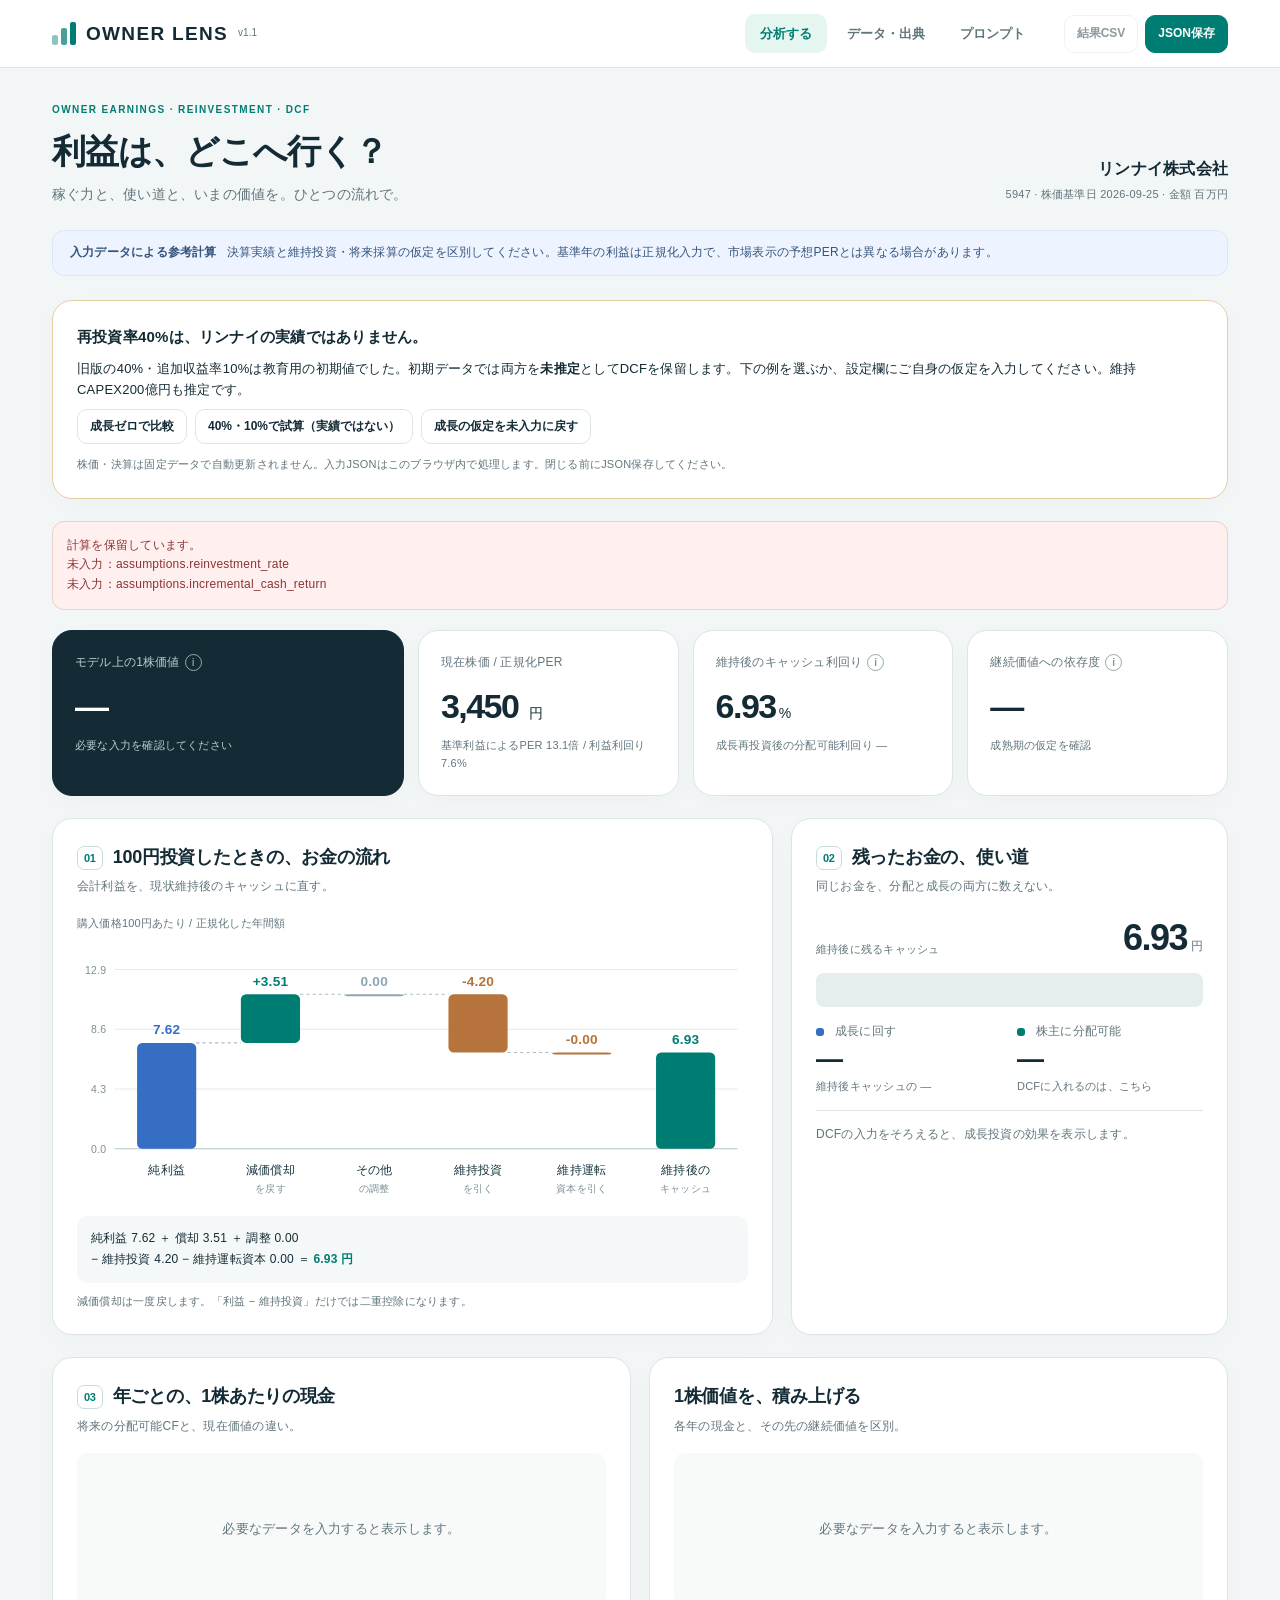
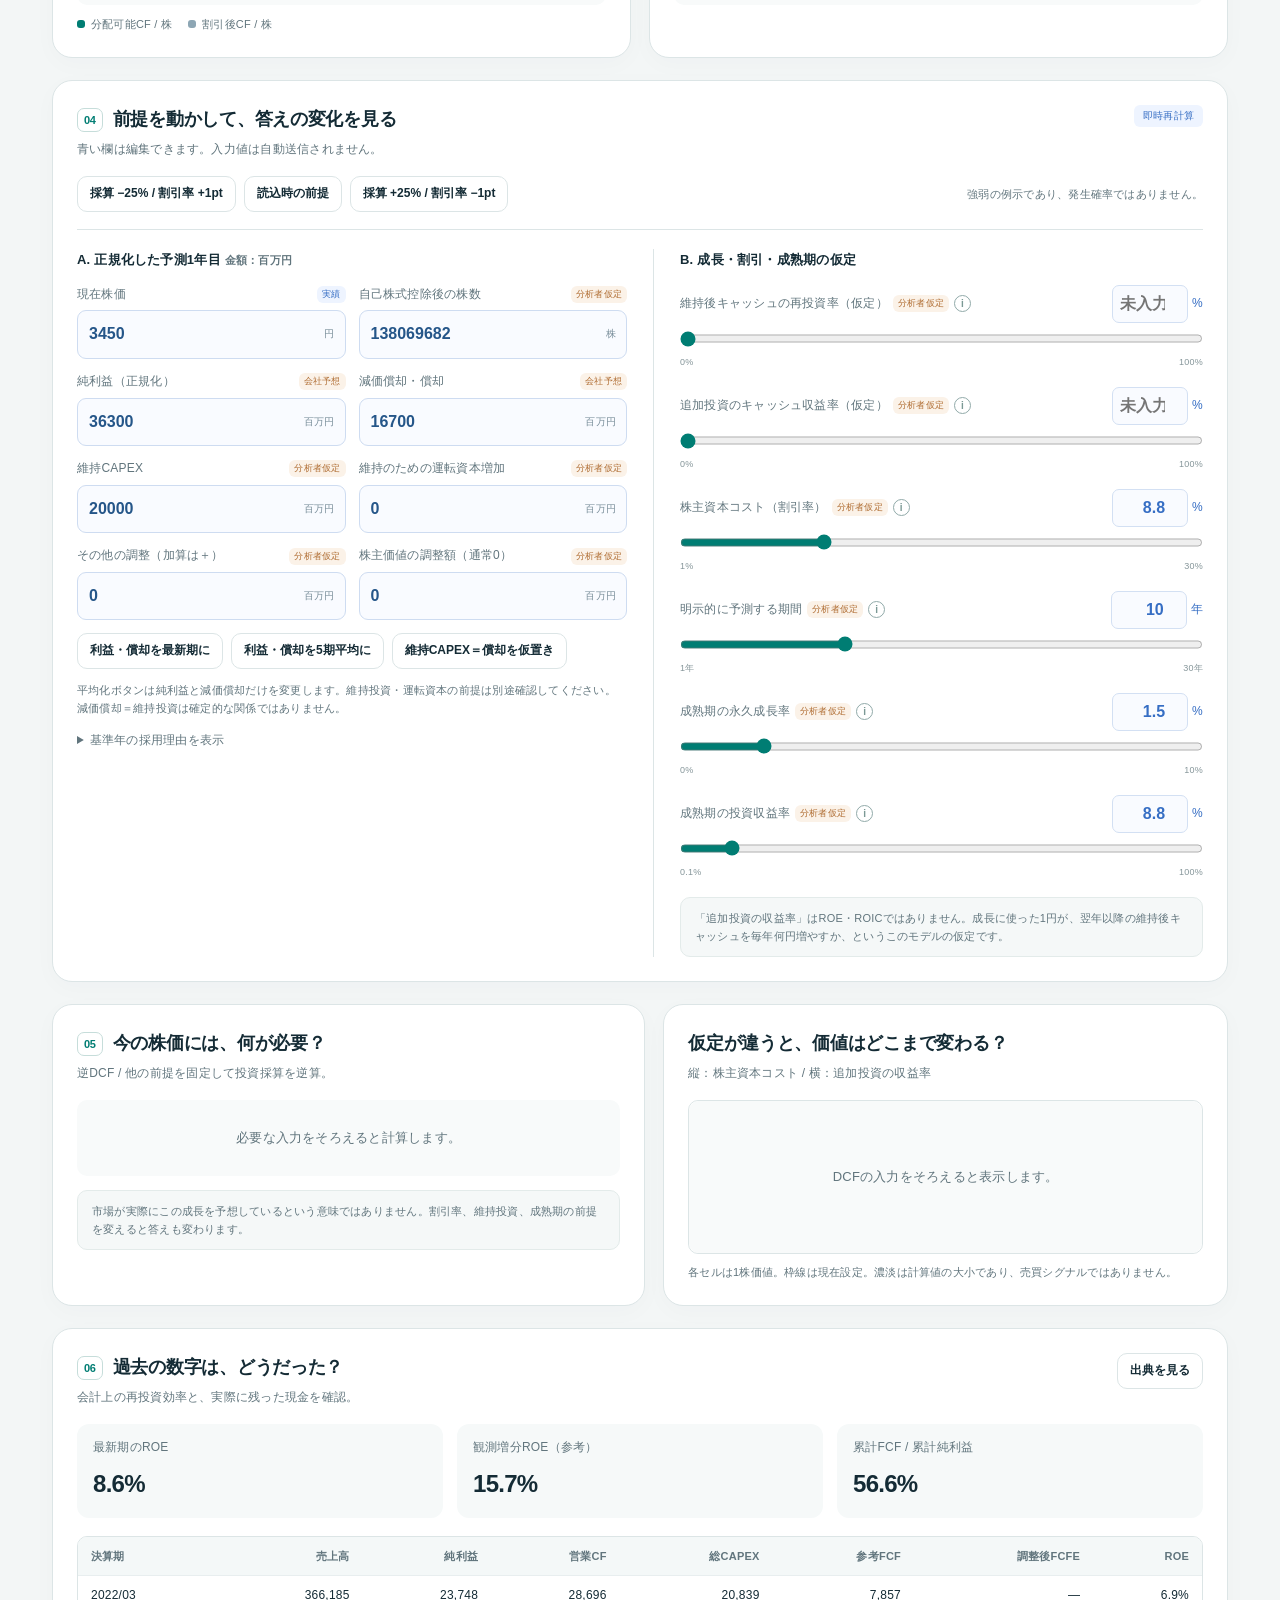
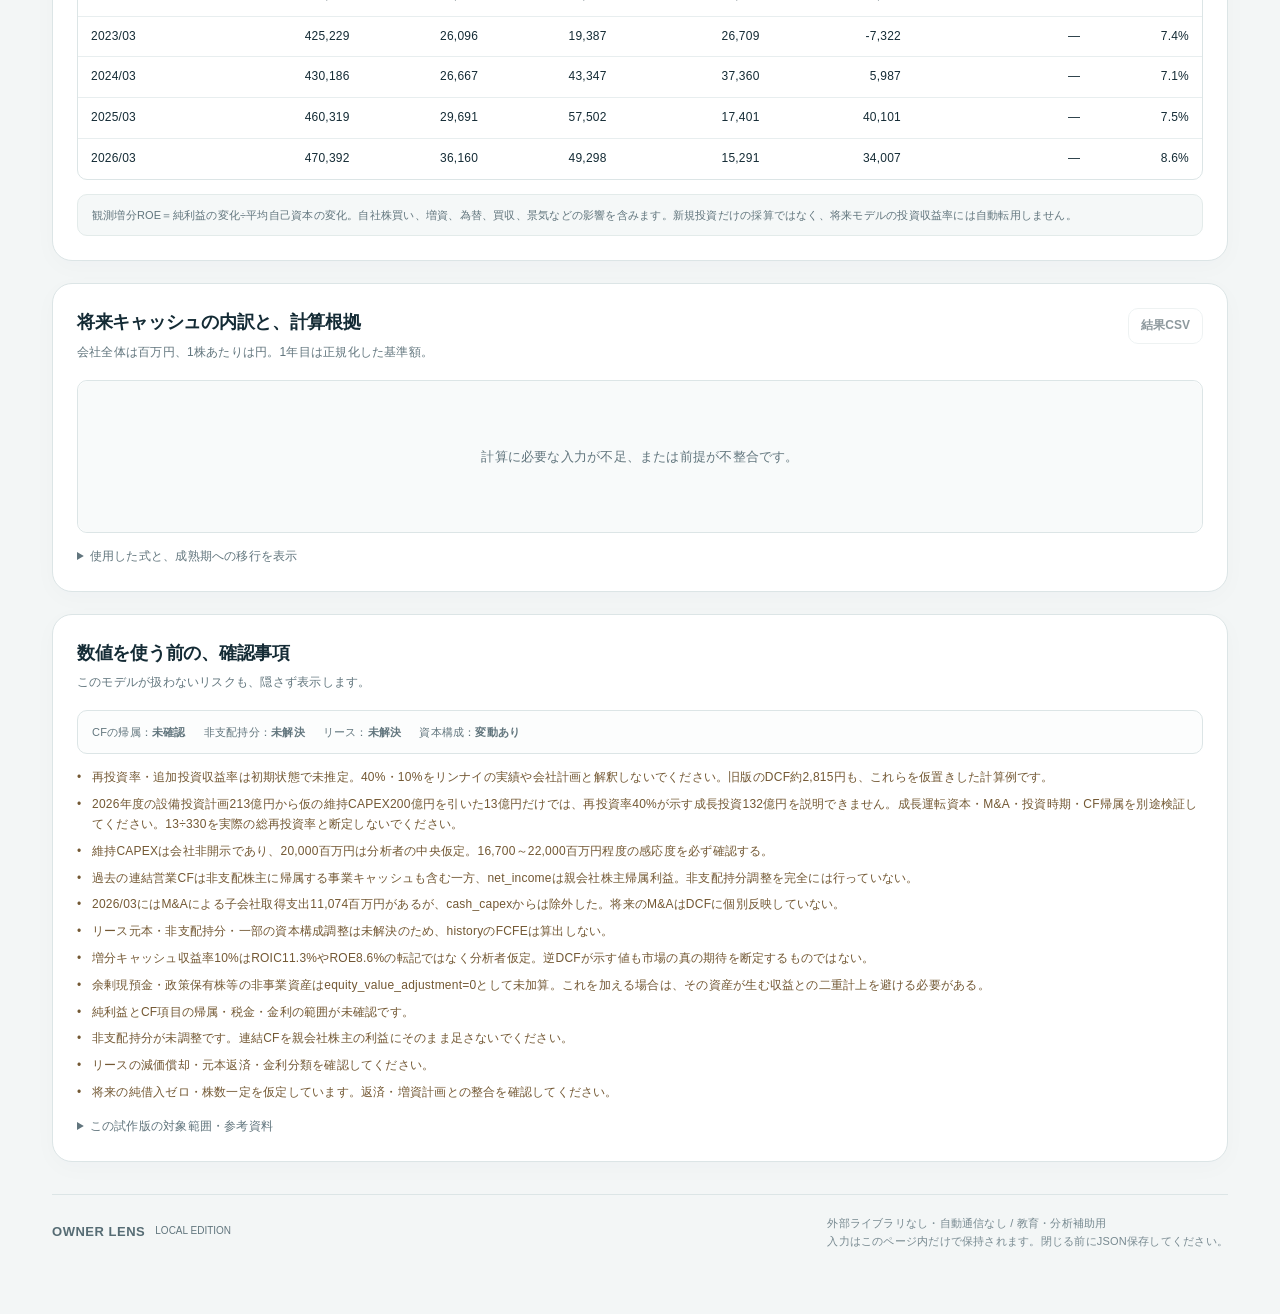
==== owner-lens/index.html @ ea3168e5 "Publish Owner Lens with explicit reinvestment assumptions and Rinnai example" ====
<!doctype html>
<html lang="ja">
<head>
<meta charset="utf-8">
<meta name="viewport" content="width=device-width,initial-scale=1,viewport-fit=cover">
<meta name="color-scheme" content="light">
<meta name="description" content="決算JSONを読み込み、オーナー利益・再投資・DCF・逆DCFを同じ前提で計算するツール。再投資率は推定と実績を区別します。">
<title>Owner Lens — 利益の先のキャッシュを読む</title>
<link rel="stylesheet" href="./style.css">
</head>
<body>
<header class="topbar"><div class="topbar-inner">
  <div class="brand"><span class="brand-icon" aria-hidden="true"><i></i><i></i><i></i></span>OWNER LENS <span class="version">v1.1</span></div>
  <nav class="tabs" aria-label="表示ページ"><button class="active" data-tab="analysis" aria-selected="true">分析する</button><button data-tab="data" aria-selected="false">データ・出典</button><button data-tab="prompt" aria-selected="false">プロンプト</button></nav>
  <div class="top-actions"><button id="csv-btn">結果CSV</button><button class="primary" id="save-btn">JSON保存</button></div>
</div></header>
<main class="shell">
<section id="page-analysis" class="page">
  <div class="intro"><div><div class="eyebrow">OWNER EARNINGS · REINVESTMENT · DCF</div><h1>利益は、どこへ行く？</h1><p>稼ぐ力と、使い道と、いまの価値を。ひとつの流れで。</p></div><div class="company-tag"><strong id="company-name"></strong><span id="company-meta"></span><span id="dirty-label"></span></div></div>
  <div id="data-banner" class="banner"></div>
  <section class="card" style="margin-bottom:22px;border-color:#e6cf9f" aria-label="再投資率についての重要な説明">
<strong>再投資率40%は、リンナイの実績ではありません。</strong>
<p style="font-size:13px;margin:8px 0">旧版の40%・追加収益率10%は教育用の初期値でした。初期データでは両方を<strong>未推定</strong>としてDCFを保留します。下の例を選ぶか、設定欄にご自身の仮定を入力してください。維持CAPEX200億円も推定です。</p>
<div class="button-row"><button id="example-zero" class="small">成長ゼロで比較</button><button id="example-forty" class="small">40%・10%で試算（実績ではない）</button><button id="clear-growth" class="small">成長の仮定を未入力に戻す</button></div>
<p class="sub" style="margin-bottom:0">株価・決算は固定データで自動更新されません。入力JSONはこのブラウザ内で処理します。閉じる前にJSON保存してください。</p>
</section>
  <div id="calculation-errors" class="error-box" hidden></div>
  <div class="metrics">
    <div class="card metric featured"><div class="label">モデル上の1株価値 <details class="help"><summary aria-label="DCFの説明">i</summary><div class="help-pop">成長への再投資後に株主へ分配できる現金を、株主資本コストで現在価値に割り引いた値です。入力した仮定に依存し、将来株価の予言ではありません。</div></details></div><div class="value" id="metric-value">—</div><div class="sub" id="metric-gap">—</div></div>
    <div class="card metric"><div class="label">現在株価 / 正規化PER</div><div class="value" id="metric-price">—</div><div class="sub" id="metric-per">—</div></div>
    <div class="card metric"><div class="label">維持後のキャッシュ利回り <details class="help"><summary aria-label="オーナー利益の説明">i</summary><div class="help-pop">正規化オーナー利益÷時価総額。まだ成長投資は引いていません。実際の配当利回り・投資リターンではなく、インフレ調整後の「実質利回り」でもありません。</div></details></div><div class="value" id="metric-yield">—</div><div class="sub" id="metric-distribution">—</div></div>
    <div class="card metric"><div class="label">継続価値への依存度 <details class="help right-help"><summary aria-label="継続価値の説明">i</summary><div class="help-pop">予測期間より後の現金の現在価値÷事業由来の株主価値。株主価値調整は分母から除外します。高いほど、遠い将来の仮定に影響されます。</div></details></div><div class="value" id="metric-terminal">—</div><div class="sub" id="metric-period">—</div></div>
  </div>
  <div class="bridge-grid">
    <section class="card"><div class="section-heading"><div><h2 id="bridge-heading"><span class="section-number">01</span>100円投資したときの、お金の流れ</h2><p>会計利益を、現状維持後のキャッシュに直す。</p></div></div><div class="axis-note" id="bridge-axis">購入価格100円あたり / 正規化した年間額</div><div class="mobile-swipe">グラフ・表は左右にスワイプできます →</div><div class="chart-wrap" id="bridge-chart"></div><div class="inline-formula" id="bridge-formula"></div><div class="chart-note">減価償却は一度戻します。「利益 − 維持投資」だけでは二重控除になります。</div></section>
    <section class="card"><div class="section-heading"><div><h2><span class="section-number">02</span>残ったお金の、使い道</h2><p>同じお金を、分配と成長の両方に数えない。</p></div></div><div class="allocation-title"><div class="sub">維持後に残るキャッシュ</div><div><strong id="allocation-total">—</strong><small id="allocation-unit"> 円</small></div></div><div class="allocation-bar" aria-label="成長投資と分配可能キャッシュの割合"><span id="allocation-grow" style="background:var(--blue)"></span><span id="allocation-pay" style="background:var(--teal)"></span></div><div class="allocation-legend"><div><div class="label"><i class="legend-dot" style="background:var(--blue)"></i>成長に回す</div><div class="amount" id="allocation-grow-value">—</div><div class="sub" id="allocation-grow-rate">—</div></div><div><div class="label"><i class="legend-dot" style="background:var(--teal)"></i>株主に分配可能</div><div class="amount" id="allocation-pay-value">—</div><div class="sub">DCFに入れるのは、こちら</div></div></div><div class="allocation-callout" id="allocation-insight"></div></section>
  </div>
  <div class="chart-grid section">
    <section class="card"><div class="section-heading"><div><h2><span class="section-number">03</span>年ごとの、1株あたりの現金</h2><p>将来の分配可能CFと、現在価値の違い。</p></div></div><div class="chart-wrap" id="annual-chart"></div><div class="mini-legend"><span><i class="legend-dot" style="background:var(--teal)"></i>分配可能CF / 株</span><span><i class="legend-dot" style="background:#8da6b4"></i>割引後CF / 株</span></div></section>
    <section class="card"><div class="section-heading"><div><h2>1株価値を、積み上げる</h2><p>各年の現金と、その先の継続価値を区別。</p></div></div><div class="chart-wrap" id="cumulative-chart"></div><div class="chart-note" id="cumulative-note"></div></section>
  </div>
  <section class="card section no-print"><div class="section-heading"><div><h2><span class="section-number">04</span>前提を動かして、答えの変化を見る</h2><p>青い欄は編集できます。入力値は自動送信されません。</p></div><span class="pill blue">即時再計算</span></div><div class="preset-row"><div class="button-row"><button class="small" id="preset-cautious">採算 −25% / 割引率 +1pt</button><button class="small" id="preset-base">読込時の前提</button><button class="small" id="preset-up">採算 +25% / 割引率 −1pt</button></div><span class="sub">強弱の例示であり、発生確率ではありません。</span></div>
    <div class="controls-layout"><div class="control-col"><div class="control-title">A. 正規化した予測1年目 <span class="sub" id="input-unit"></span></div><div class="field-grid" id="base-fields"></div><div class="button-row" style="margin-top:13px"><button class="small" id="use-latest">利益・償却を最新期に</button><button class="small" id="use-mean">利益・償却を5期平均に</button><button class="small" id="maint-da">維持CAPEX＝償却を仮置き</button></div><p class="input-note">平均化ボタンは純利益と減価償却だけを変更します。維持投資・運転資本の前提は別途確認してください。減価償却＝維持投資は確定的な関係ではありません。</p><details class="compact-details"><summary>基準年の採用理由を表示</summary><p id="base-notes"></p></details></div>
    <div class="control-col"><div class="control-title">B. 成長・割引・成熟期の仮定</div><div id="assumption-fields"></div><div class="notice">「追加投資の収益率」はROE・ROICではありません。成長に使った1円が、翌年以降の維持後キャッシュを毎年何円増やすか、というこのモデルの仮定です。</div></div></div>
  </section>
  <div class="reverse-grid section">
    <section class="card"><div class="section-heading"><div><h2><span class="section-number">05</span>今の株価には、何が必要？</h2><p>逆DCF / 他の前提を固定して投資採算を逆算。</p></div></div><div id="reverse-output"></div><div class="notice">市場が実際にこの成長を予想しているという意味ではありません。割引率、維持投資、成熟期の前提を変えると答えも変わります。</div></section>
    <section class="card"><div class="section-heading"><div><h2>仮定が違うと、価値はどこまで変わる？</h2><p>縦：株主資本コスト / 横：追加投資の収益率</p></div></div><div class="table-scroll" id="sensitivity"></div><div class="chart-note">各セルは1株価値。枠線は現在設定。濃淡は計算値の大小であり、売買シグナルではありません。</div></section>
  </div>
  <section class="card section"><div class="section-heading"><div><h2><span class="section-number">06</span>過去の数字は、どうだった？</h2><p>会計上の再投資効率と、実際に残った現金を確認。</p></div><button class="small" id="show-sources">出典を見る</button></div><div class="history-metrics" id="history-metrics"></div><div class="table-scroll" id="history-table"></div><div class="notice">観測増分ROE＝純利益の変化÷平均自己資本の変化。自社株買い、増資、為替、買収、景気などの影響を含みます。新規投資だけの採算ではなく、将来モデルの投資収益率には自動転用しません。</div></section>
  <section class="card section"><div class="section-heading"><div><h2>将来キャッシュの内訳と、計算根拠</h2><p id="forecast-table-unit"></p></div><button class="small no-print" id="csv-btn-bottom">結果CSV</button></div><div class="table-scroll" id="forecast-table"></div><details class="compact-details"><summary>使用した式と、成熟期への移行を表示</summary><div id="formula-details"></div></details></section>
  <section class="card section"><div class="section-heading"><div><h2>数値を使う前の、確認事項</h2><p>このモデルが扱わないリスクも、隠さず表示します。</p></div></div><div class="checking" id="checks-status"></div><div class="warning-list" id="warnings"></div><details class="compact-details"><summary>この試作版の対象範囲・参考資料</summary><p>正のオーナー利益を持つ非金融事業を想定しています。予測中は純借入ゼロ・株数一定、成長投資は自己資金でまかない、その効果は翌年から続くものとします。希薄化・大型買収・大幅な負債返済・赤字転換・縮小事業・投資回収の長い遅延は個別にモデル化していません。すべて名目額、株主個人課税前です。分配可能CFが実際に株主へ還元されるかは、資本配分と統治の別の問題です。</p><p>参考：<a href="https://www.berkshirehathaway.com/letters/1986.html" target="_blank" rel="noopener noreferrer">Berkshire Hathaway / 1986 Letter（オーナー利益の考え方）</a>、<a href="https://pages.stern.nyu.edu/~adamodar/New_Home_Page/valquestions/growth.htm" target="_blank" rel="noopener noreferrer">Aswath Damodaran / The Fundamental Determinants of Growth</a>、<a href="https://www.cfainstitute.org/insights/professional-learning/refresher-readings/2026/free-cash-flow-valuation" target="_blank" rel="noopener noreferrer">CFA Institute / Free Cash Flow Valuation</a>。このアプリの単純化したキャッシュ再投資モデルは、これらの資料そのものの再現ではありません。</p></details></section>
</section>
<section id="page-data" class="page" hidden>
 <div class="intro"><div><div class="eyebrow">IMPORT & AUDIT</div><h1>データを読み、根拠を確かめる。</h1><p>PDFを直接取り込むのではなく、プロンプトで整理したJSONを読み込みます。</p></div></div>
 <div class="io-grid"><section class="card"><div id="drop-zone" class="drop-zone"><div class="drop-symbol" aria-hidden="true">↥</div><h3>JSONファイルを読み込む</h3><p>ここにドロップ / またはファイルを選択<br>処理はブラウザ内。外部API・サーバーへの送信はありません。</p><button class="primary" id="choose-file">ファイルを選ぶ</button><input id="file-input" type="file" accept=".json,.txt,application/json,text/plain" hidden></div><div class="data-message" id="file-message" role="status" aria-live="polite"></div><div class="button-row"><button class="small" id="load-demo">リンナイ初期データを読み込む</button><button class="small" id="save-template">空テンプレートを保存</button></div><div class="notice">不明値は null のまま扱います。百万円と円、百万株と株、配当と分配可能CFを取り違えないようにしてください。</div></section><section class="card"><div class="section-heading"><div><h2>JSONを貼り付ける</h2><p>AIが返したjsonコードブロックごとでも読み込めます。</p></div></div><textarea id="json-input" aria-label="読み込むJSON" spellcheck="false" placeholder='{"meta": {"schema_version": "1.0", ...}, ...}'></textarea><div class="button-row" style="margin-top:12px"><button class="primary" id="import-text">このJSONで計算する</button><button class="small" id="current-to-editor">現在のJSONを表示</button></div><div class="data-message" id="text-message" role="status" aria-live="polite"></div></section></div>
 <section class="card section"><div class="section-heading"><div><h2>資料・出典</h2><p id="source-meta"></p></div></div><div class="sources-grid" id="source-list"></div></section>
 <section class="card section"><div class="section-heading"><div><h2>実績・会社予想・分析者仮定を分ける</h2><p>入力を変更した項目は「手動変更」と記録します。</p></div></div><div class="table-scroll" id="evidence-table"></div></section>
</section>
<section id="page-prompt" class="page" hidden>
 <div class="intro"><div><div class="eyebrow">RESEARCH → JSON → VISUALIZE</div><h1>調べるAIと、計算する画面を分ける。</h1><p>このプロンプトで決算を整理。返されたJSONを、この画面で再計算します。</p></div></div>
 <section class="card"><div class="section-heading"><div><h2>調査・計算用プロンプト</h2><p>「企業名・証券コード」だけ置き換えて、Web検索できるAIに渡してください。</p></div><div class="button-row"><button class="small" id="download-prompt">TXT保存</button><button class="primary" id="copy-prompt">全文をコピー</button></div></div><div class="prompt-instructions"><div class="prompt-step"><b>01 / RESEARCH</b><strong>一次資料を読む</strong><p>実績と、維持投資・将来採算の仮定を分けて取得。</p></div><div class="prompt-step"><b>02 / IMPORT</b><strong>JSONを読み込む</strong><p>ファイルでも貼り付けでも。数値と出典を一緒に。</p></div><div class="prompt-step"><b>03 / EXPLORE</b><strong>仮定を動かす</strong><p>一つの適正株価より、前提で変わる範囲を見る。</p></div></div><textarea id="prompt-text" readonly aria-label="調査用プロンプト全文" spellcheck="false"></textarea><div class="notice">AIが出した適正株価を表示するだけではありません。JSON内の元データと仮定を使い、ブラウザ側で独立に再計算します。出典の真偽や維持CAPEXの妥当性は人による確認が必要です。</div></section>
</section>
<footer class="footer"><div class="brand">OWNER LENS <span class="version">LOCAL EDITION</span></div><div>外部ライブラリなし・自動通信なし / 教育・分析補助用<br>入力はこのページ内だけで保持されます。閉じる前にJSON保存してください。</div></footer>
</main><div class="toast" id="toast" role="status" aria-live="polite"></div>


<script src="./calculator.js" defer></script>
<script src="./defaults.js" defer></script>
<script src="./app.js" defer></script>
</body></html>
---- owner-lens/style.css ----
:root{--bg:#f3f6f6;--paper:#fff;--ink:#142b35;--muted:#61757d;--line:#dce5e6;--teal:#007d73;--teal-light:#e5f5f0;--blue:#366ec4;--blue-light:#eef4ff;--orange:#af6c31;--orange-light:#fbf2e8;--danger:#a84141;--shadow:0 6px 24px #16354406;--radius:20px}
*{box-sizing:border-box}html{scroll-behavior:smooth}body{margin:0;background:var(--bg);color:var(--ink);font:15px/1.65 -apple-system,BlinkMacSystemFont,"Hiragino Kaku Gothic ProN","Yu Gothic",Meiryo,sans-serif;letter-spacing:.015em}button,input,textarea,select{font:inherit}button,a,input,textarea,summary{outline-offset:4px}button{cursor:pointer}button:disabled{cursor:not-allowed;opacity:.48}a{color:var(--teal);text-underline-offset:3px}button{border:1px solid var(--line);background:#fff;border-radius:10px;color:var(--ink);padding:10px 15px;font-weight:600}button:hover{border-color:var(--teal);background:#f8fdfb}button.primary{background:var(--teal);color:white;border-color:var(--teal)}button.primary:hover{background:#00675f}.ghost{background:transparent}.small{padding:7px 12px;font-size:12px}.button-row{display:flex;gap:8px;flex-wrap:wrap;align-items:center}.topbar{border-bottom:1px solid var(--line);background:#fffffff5;position:sticky;top:0;z-index:10;backdrop-filter:blur(12px)}.topbar-inner{max-width:1240px;margin:auto;display:flex;align-items:center;gap:24px;padding:14px 32px}.brand{display:flex;align-items:center;gap:10px;white-space:nowrap;font-weight:800;letter-spacing:.07em;font-size:19px}.brand-icon{display:flex;align-items:flex-end;gap:3px;height:23px}.brand-icon i{display:block;width:6px;background:var(--teal);border-radius:2px}.brand-icon i:nth-child(1){height:10px;opacity:.45}.brand-icon i:nth-child(2){height:17px;opacity:.72}.brand-icon i:nth-child(3){height:23px}.version{font-size:10px;color:var(--muted);font-weight:500;letter-spacing:0}.tabs{display:flex;gap:5px;margin-left:auto}.tabs button{border:0;background:transparent;color:var(--muted);font-size:13px;padding:9px 15px}.tabs button.active{color:var(--teal);background:var(--teal-light)}.top-actions{display:flex;gap:7px}.top-actions button{font-size:12px;padding:8px 12px}.shell{max-width:1240px;margin:auto;padding:34px 32px 64px}.page[hidden]{display:none}.intro{display:flex;justify-content:space-between;gap:20px;align-items:flex-end;margin-bottom:24px}.eyebrow{font-size:10px;font-weight:700;color:var(--teal);letter-spacing:.14em;margin:0 0 10px}.intro h1{font-size:34px;line-height:1.3;letter-spacing:-.03em;margin:0 0 10px;font-weight:750}.intro p{margin:0;color:var(--muted);font-size:14px}.company-tag{text-align:right;min-width:220px}.company-tag strong{font-size:16px;display:block}.company-tag span{display:block;font-size:11px;color:var(--muted);margin-top:3px}.banner{padding:12px 17px;border:1px solid #e9d9b9;border-radius:12px;background:#fff9ed;font-size:12px;color:#775623;display:flex;align-items:flex-start;gap:10px;margin-bottom:24px}.banner strong{white-space:nowrap}.banner.real{background:var(--blue-light);border-color:#dce6f8;color:#35547c}.section-heading{display:flex;align-items:flex-start;justify-content:space-between;gap:14px;margin-bottom:17px}.section-heading h2,.card h2{font-size:18px;letter-spacing:-.015em;margin:0;font-weight:750}.section-heading p{font-size:12px;color:var(--muted);margin:5px 0 0}.section-number{font-size:11px;color:var(--teal);display:inline-flex;align-items:center;margin-right:10px;border:1px solid #c6ddda;border-radius:7px;padding:2px 6px;vertical-align:middle}.card{background:var(--paper);border:1px solid var(--line);border-radius:var(--radius);padding:24px;box-shadow:var(--shadow);min-width:0}.metrics{display:grid;grid-template-columns:1.35fr 1fr 1fr 1fr;gap:14px;margin-bottom:22px}.metric{padding:22px}.metric.featured{background:var(--ink);color:#fff;border-color:var(--ink)}.metric.featured .label,.metric.featured .sub{color:#b9ced1}.metric.featured .value{color:#fff}.label{color:var(--muted);font-size:12px;display:flex;align-items:center;gap:5px}.value{font-size:34px;font-variant-numeric:tabular-nums;font-weight:730;letter-spacing:-.045em;line-height:1.25;margin:12px 0 9px}.value small{font-size:14px;font-weight:500;letter-spacing:0;margin-left:3px}.sub{font-size:11px;color:var(--muted)}.metric .pill{display:inline-block;margin-top:6px}.pill{background:var(--teal-light);color:var(--teal);padding:3px 9px;border-radius:6px;font-size:10px;white-space:nowrap}.pill.blue{background:var(--blue-light);color:var(--blue)}.pill.amber{background:var(--orange-light);color:var(--orange)}.pill.gray{background:#edf1f2;color:#5c7078}.help{position:relative;display:inline-block;vertical-align:middle;font-size:12px}.help summary{list-style:none;cursor:pointer;width:17px;height:17px;line-height:15px;text-align:center;border-radius:50%;border:1px solid #91aaa9;color:#7b9995;font-weight:600;font-size:10px}.help summary::-webkit-details-marker{display:none}.help[open] .help-pop{display:block}.help-pop{position:absolute;top:24px;left:0;width:280px;max-width:75vw;background:#fff;color:var(--ink);padding:14px;border:1px solid var(--line);border-radius:10px;box-shadow:0 8px 30px #0002;z-index:20;font-weight:400;line-height:1.7}.right-help .help-pop{right:0;left:auto}.section{margin-top:22px}.bridge-grid{display:grid;grid-template-columns:minmax(0,1.65fr) minmax(270px,1fr);gap:18px}.chart-wrap{min-width:0;overflow-x:auto;overscroll-behavior-x:contain}.chart-wrap svg{display:block;width:100%;height:auto;min-width:460px}.axis-note{font-size:11px;color:var(--muted);margin:2px 0 6px}.chart-note{font-size:11px;color:var(--muted);margin-top:9px}.inline-formula{padding:12px 14px;border-radius:10px;background:#f5f8f8;font-size:12px;margin-top:10px;line-height:1.8}.inline-formula strong{color:var(--teal)}.allocation-title{display:flex;justify-content:space-between;align-items:flex-end;margin:21px 0 15px}.allocation-title strong{font-size:36px;letter-spacing:-.04em;line-height:1.1}.allocation-title small{color:var(--muted);font-size:12px}.allocation-bar{height:34px;display:flex;overflow:hidden;border-radius:8px;background:#e6eeed}.allocation-bar span{transition:width .16s;min-width:0}.allocation-legend{display:grid;grid-template-columns:1fr 1fr;gap:15px;margin:15px 0}.allocation-legend .amount{font-size:27px;line-height:1.3;font-weight:700;letter-spacing:-.03em}.legend-dot{display:inline-block;width:8px;height:8px;border-radius:3px;margin-right:6px}.allocation-callout{border-top:1px solid var(--line);padding-top:14px;font-size:12px;color:var(--muted)}.allocation-callout strong{color:var(--teal)}.chart-grid{display:grid;grid-template-columns:1fr 1fr;gap:18px}.mini-legend{display:flex;gap:16px;font-size:11px;color:var(--muted);margin-top:10px;flex-wrap:wrap}.controls-layout{display:grid;grid-template-columns:1fr 1fr;gap:26px}.control-col+.control-col{border-left:1px solid var(--line);padding-left:26px}.control-title{font-size:13px;font-weight:700;margin:0 0 14px}.field-grid{display:grid;grid-template-columns:1fr 1fr;gap:13px}.field{display:flex;flex-direction:column;gap:6px}.field label{font-size:12px;color:var(--muted);display:flex;justify-content:space-between;align-items:center;gap:5px}.field label .pill{padding:1px 5px;font-size:9px}.number-input{display:flex;align-items:center;border:1px solid #cedcf1;background:#f9fbff;border-radius:9px;overflow:hidden}.number-input input{width:100%;min-width:0;background:transparent;border:0;color:#255689;font-size:16px;font-weight:600;padding:10px 11px;font-variant-numeric:tabular-nums}.number-input .unit{font-size:10px;color:#798e9a;padding-right:10px;white-space:nowrap}.number-input input:focus{outline:2px solid #a5c4f5;outline-offset:-2px}.wide{grid-column:1/-1}.input-note{font-size:11px;color:var(--muted);margin:12px 0 0}.slider-row{margin-bottom:17px}.slider-top{display:flex;justify-content:space-between;align-items:center;gap:10px;margin-bottom:7px}.slider-label{font-size:12px;color:var(--muted);display:flex;align-items:center;gap:5px}.slider-value{display:flex;align-items:center;gap:4px;color:var(--blue);font-size:12px}.slider-value input{width:76px;border:1px solid #d3e0f3;border-radius:7px;background:#f9fbff;text-align:right;padding:5px 7px;color:var(--blue);font-weight:600;font-size:16px}.slider-row input[type=range]{width:100%;accent-color:var(--teal);height:17px;margin:0}.slider-ends{display:flex;justify-content:space-between;color:#86969a;font-size:9px}.preset-row{display:flex;justify-content:space-between;gap:12px;align-items:center;border-bottom:1px solid var(--line);padding-bottom:17px;margin-bottom:19px;flex-wrap:wrap}.notice{padding:11px 14px;background:#f5f8f8;border:1px solid #e3ebea;border-radius:10px;font-size:11px;color:var(--muted);margin-top:14px}.reverse-grid{display:grid;grid-template-columns:1.05fr 1fr;gap:18px}.reverse-result{display:flex;align-items:center;justify-content:space-between;gap:18px;margin-top:20px}.reverse-result .big{font-size:40px;line-height:1.15;font-weight:740;color:var(--teal);letter-spacing:-.05em}.reverse-result .big small{font-size:18px}.reverse-result .right{max-width:210px;font-size:12px;color:var(--muted)}.reverse-sub{font-size:13px;margin-top:14px}.table-scroll{overflow-x:auto;border-radius:10px;border:1px solid var(--line);overscroll-behavior-x:contain}table{border-collapse:collapse;width:100%;font-size:12px;white-space:nowrap;font-variant-numeric:tabular-nums}th,td{padding:10px 13px;text-align:right;border-bottom:1px solid #e8eeef}th:first-child,td:first-child{text-align:left}thead th{background:#f4f8f8;color:var(--muted);font-size:11px;font-weight:600}tbody tr:last-child td{border-bottom:0}tbody tr:hover{background:#f9fbfb}.heatmap td{text-align:center;font-weight:600}.heatmap th{text-align:center}.heatmap .current{box-shadow:inset 0 0 0 2px var(--teal)}.heatmap td:first-child{background:#f4f8f8;color:var(--muted);font-weight:500}.history-metrics{display:grid;grid-template-columns:repeat(3,1fr);gap:14px;margin-bottom:18px}.history-metrics .mini{background:#f6f9f9;border-radius:12px;padding:14px 16px}.history-metrics .mini strong{display:block;font-size:24px;letter-spacing:-.03em;margin-top:6px}.compact-details{margin-top:14px}.compact-details>summary{cursor:pointer;color:var(--muted);font-size:12px}.compact-details p{font-size:12px;line-height:1.8}.math-block{background:#f4f7f7;padding:14px;border-radius:10px;font:12px/1.9 ui-monospace,SFMono-Regular,Consolas,monospace;overflow:auto;white-space:pre-wrap;margin:12px 0}.warning-list{font-size:12px;color:#735833}.warning-list p{margin:7px 0;padding-left:15px;position:relative}.warning-list p:before{content:'•';position:absolute;left:0}.error-box{background:#fff0ef;border:1px solid #edcfcb;color:#8c3333;border-radius:12px;padding:14px;font-size:12px;white-space:pre-line;margin-bottom:20px}.error-box[hidden]{display:none}.empty-chart{color:var(--muted);text-align:center;padding:65px 15px;font-size:13px;background:#f8fafa;border-radius:10px}.io-grid{display:grid;grid-template-columns:1fr 1fr;gap:20px}.drop-zone{border:1.5px dashed #aac7c2;border-radius:14px;padding:26px;text-align:center;background:#f6fbf9;position:relative}.drop-zone.drag{background:#e2f4ee;border-color:var(--teal)}.drop-zone h3{margin:9px 0;font-size:18px}.drop-zone p{font-size:12px;color:var(--muted);margin:9px 0 14px}.drop-symbol{font-size:25px;color:var(--teal)}textarea{width:100%;border:1px solid var(--line);border-radius:11px;padding:14px;background:#fcfdfd;resize:vertical;min-height:210px;font:12px/1.7 ui-monospace,SFMono-Regular,Consolas,monospace;color:var(--ink)}textarea:focus{outline:2px solid #a6c9c5;outline-offset:1px}.data-message{font-size:12px;min-height:28px;white-space:pre-line;margin:10px 0}.data-message.error{color:var(--danger)}.data-message.success{color:var(--teal)}.sources-grid{display:grid;grid-template-columns:1fr 1fr;gap:12px}.source{border:1px solid var(--line);border-radius:12px;padding:15px}.source strong{display:block;font-size:13px;word-break:break-word}.source p{font-size:11px;color:var(--muted);margin:6px 0}.source a{font-size:11px;word-break:break-all}.evidence-table{white-space:normal;min-width:690px}.evidence-table th,.evidence-table td{text-align:left;vertical-align:top}.evidence-table td:first-child{font:11px ui-monospace,monospace;max-width:210px;overflow-wrap:anywhere}.evidence-table td:last-child{min-width:240px}.prompt-instructions{display:grid;grid-template-columns:repeat(3,1fr);gap:14px;margin:19px 0}.prompt-step{background:#f4f8f7;border-radius:12px;padding:16px}.prompt-step b{font-size:11px;color:var(--teal);display:block;margin-bottom:8px}.prompt-step strong{font-size:14px}.prompt-step p{font-size:12px;color:var(--muted);margin:7px 0 0}#prompt-text{height:530px;font-size:12px;background:#fbfcfb}.footer{font-size:11px;color:#778990;border-top:1px solid var(--line);margin-top:32px;padding-top:19px;display:flex;justify-content:space-between;gap:20px}.footer .brand{font-size:13px;letter-spacing:.04em;color:#566c74}.toast{position:fixed;bottom:22px;left:50%;transform:translateX(-50%);background:var(--ink);color:#fff;border-radius:10px;padding:12px 20px;z-index:50;font-size:13px;box-shadow:0 7px 20px #0002;max-width:90vw;display:none}.toast.show{display:block}.export-note{font-size:10px;color:var(--muted);margin-top:8px}.toolbar-mobile{display:none}.mobile-swipe{display:none;font-size:10px;color:var(--muted);margin:0 0 8px}.checking{border:1px solid var(--line);border-radius:10px;padding:12px 14px;background:#fcfdfd;display:flex;flex-wrap:wrap;gap:9px 18px;font-size:11px;color:var(--muted);margin-bottom:14px}.dirty-mark{font-size:10px;color:var(--orange);margin-left:8px}.status-text{font-size:12px;color:var(--muted)}
@media(max-width:1000px){.topbar-inner{gap:12px;padding:12px 22px}.top-actions button:first-child{display:none}.shell{padding:28px 22px 50px}.metrics{grid-template-columns:1fr 1fr}.bridge-grid{grid-template-columns:1.3fr 1fr}.card{padding:20px}.value{font-size:32px}.control-col+.control-col{padding-left:20px}.controls-layout{gap:20px}.tabs button{padding:8px 10px}}
@media(max-width:760px){.mobile-swipe{display:block}.topbar-inner{flex-wrap:wrap;gap:8px;padding:11px 16px}.brand{font-size:17px}.top-actions{margin-left:auto}.tabs{order:3;width:100%;margin:2px 0 0;display:grid;grid-template-columns:1fr 1fr 1fr}.tabs button{font-size:12px;padding:8px}.shell{padding:24px 16px 40px}.intro{display:block;margin-bottom:19px}.intro h1{font-size:28px}.intro p{font-size:12px}.company-tag{text-align:left;min-width:0;margin-top:16px}.company-tag strong{font-size:14px}.company-tag span{font-size:10px}.eyebrow{font-size:9px}.banner{font-size:11px;display:block;padding:12px 13px}.banner strong{display:block;margin-bottom:3px}.metrics{gap:10px}.metric{padding:16px}.label{font-size:11px;line-height:1.5}.value{font-size:29px;margin:10px 0 7px}.value small{font-size:11px}.sub{font-size:10px}.card{padding:18px;border-radius:16px}.bridge-grid,.chart-grid,.controls-layout,.reverse-grid,.io-grid{grid-template-columns:1fr}.control-col+.control-col{padding:22px 0 0;border-left:0;border-top:1px solid var(--line)}.chart-wrap svg{min-width:480px}.card h2,.section-heading h2{font-size:16px}.section-heading{gap:8px}.section-heading p{font-size:11px}.section-number{font-size:10px;margin-right:6px;padding:1px 5px}.allocation-title{margin-top:12px}.allocation-title strong{font-size:32px}.allocation-bar{height:30px}.allocation-legend .amount{font-size:25px}.field-grid{gap:13px}.field label{font-size:11px}.number-input input{padding:10px 9px}.number-input .unit{padding-right:7px}.help-pop{position:fixed;top:auto;bottom:20px;left:16px!important;right:16px!important;width:auto;max-width:none;box-shadow:0 -8px 50px #15303f33;padding:18px}.history-metrics{gap:8px}.history-metrics .mini{padding:12px 10px}.history-metrics .mini strong{font-size:21px}.history-metrics .label{font-size:9px}.sources-grid{grid-template-columns:1fr}.prompt-instructions{grid-template-columns:1fr}.prompt-step{padding:13px 15px}.prompt-step b{display:inline;margin-right:8px}.prompt-step p{margin-bottom:0}.footer{display:block;line-height:1.9}.footer .brand{margin-bottom:7px}.reverse-result .big{font-size:36px}table{font-size:11px}th,td{padding:9px 11px}.preset-row{align-items:flex-start}textarea{font-size:13px}.top-actions .small{font-size:11px;padding:7px 10px}#prompt-text{font-size:12px}.checking{font-size:10px;gap:8px 12px}.notice{font-size:11px}}
@media print{.topbar,.tabs,.top-actions,.no-print,.help,.footer button{display:none!important}.shell{max-width:none;padding:0}.page[hidden]{display:none!important}body{background:#fff;color:#000;font-size:10pt}.card{break-inside:avoid;box-shadow:none;margin-bottom:12px}.metrics{grid-template-columns:repeat(4,1fr)}.metric.featured{background:#fff;color:#000}.metric.featured .value,.metric.featured .label,.metric.featured .sub{color:#000}.chart-wrap{overflow:visible}.chart-wrap svg{min-width:0}.controls-layout{grid-template-columns:1fr 1fr}.footer{margin-top:15px}.value{font-size:23px}}

.slider-label{flex-wrap:wrap}.slider-label .pill{font-size:9px;padding:1px 5px}
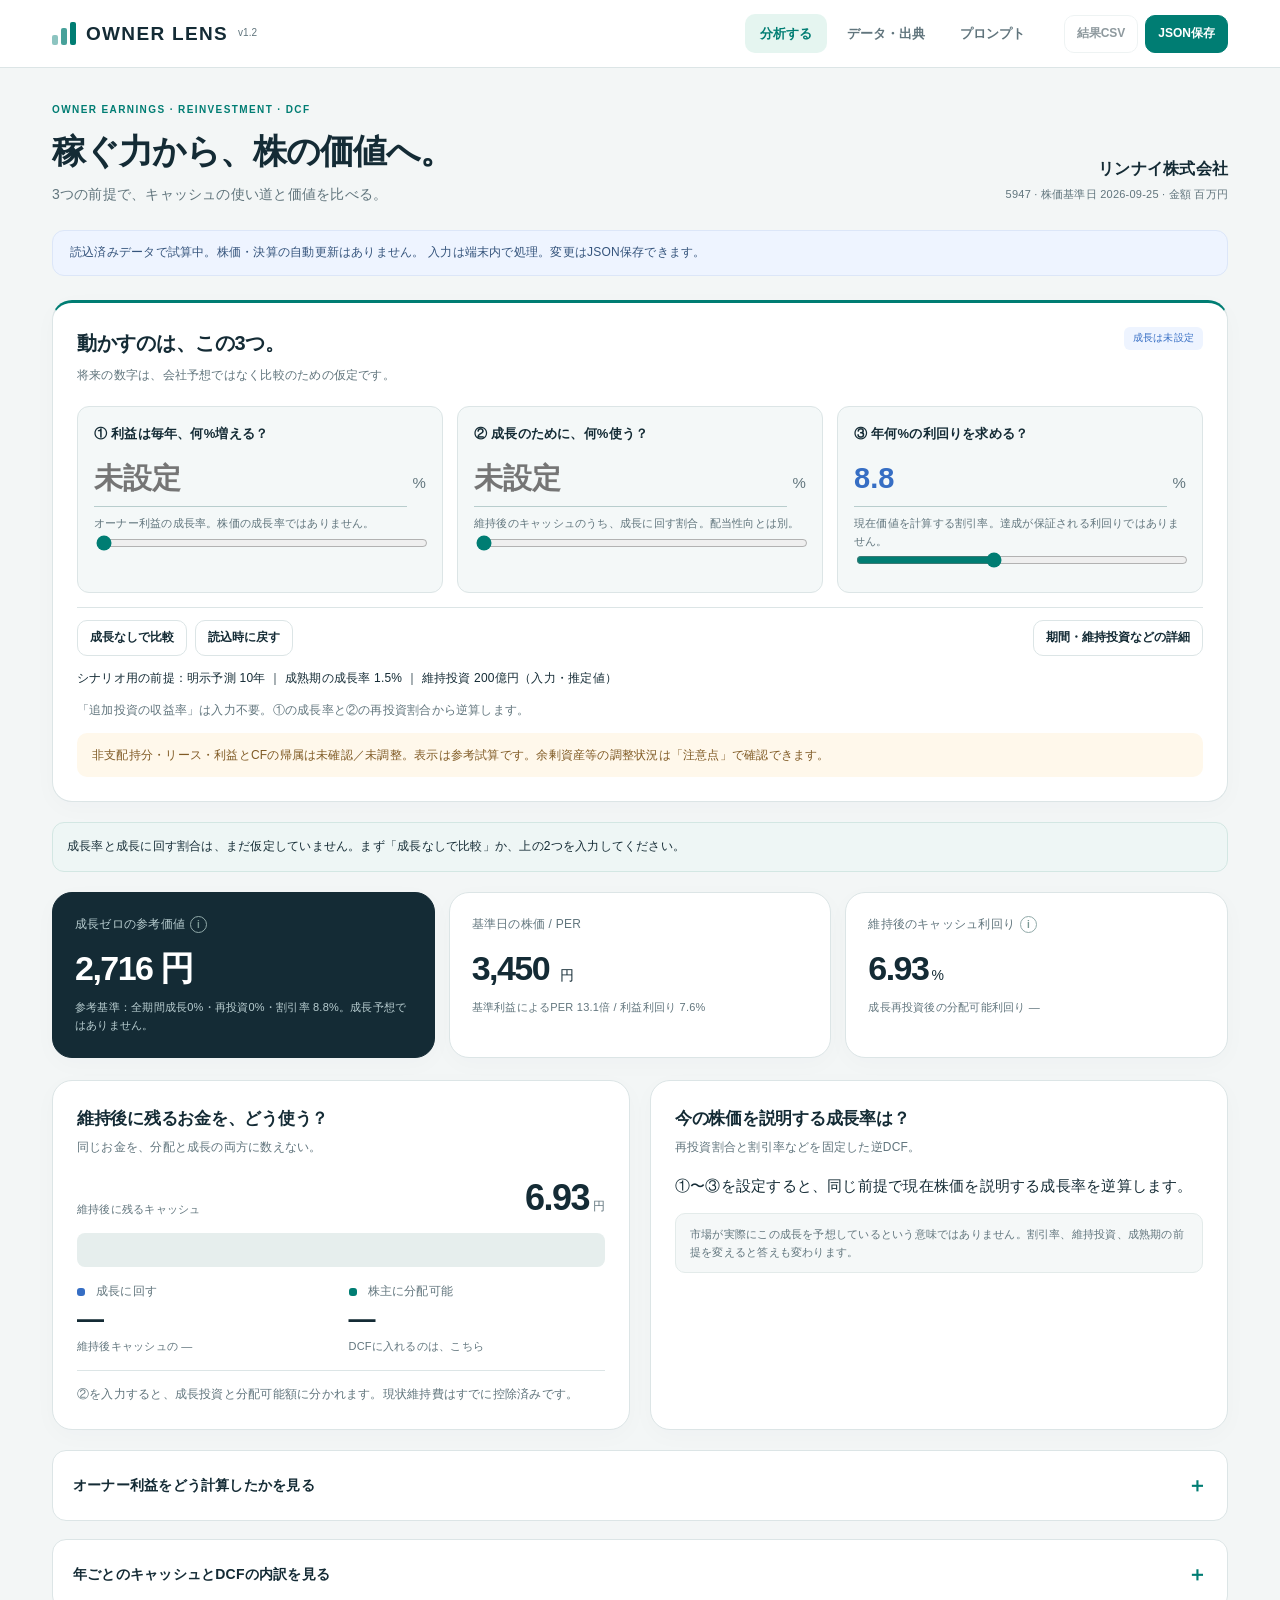
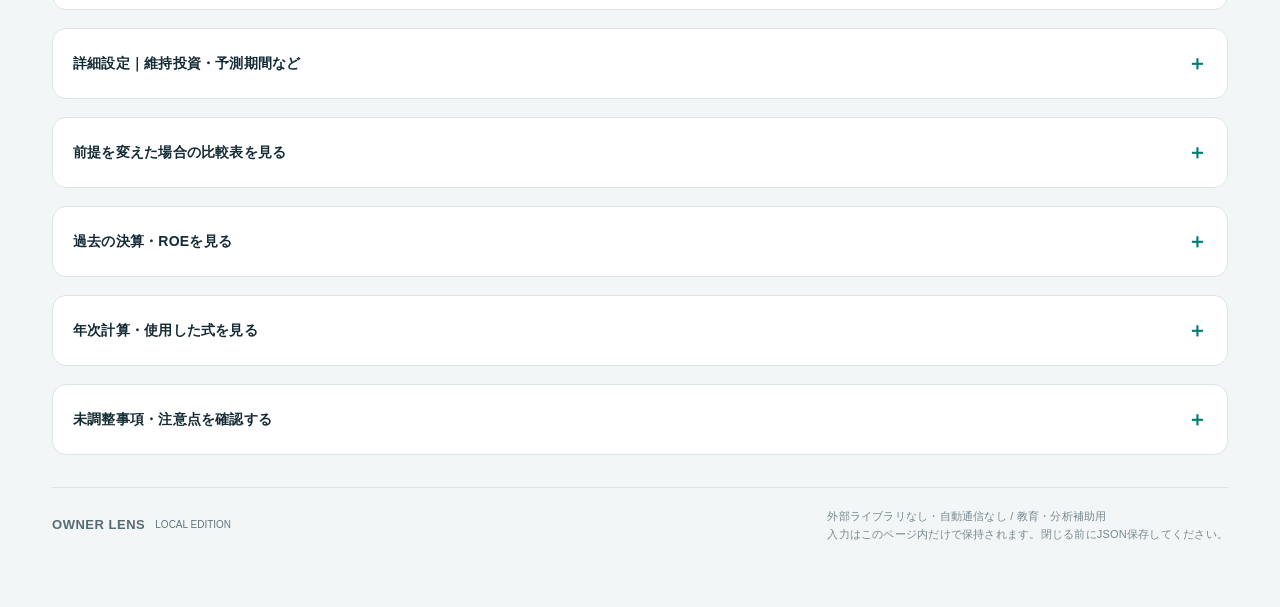
==== commit 57237a5d: "Enable Owner Lens v1.2 three-parameter interface and retain advanced details" ====
--- a/owner-lens/index.html
+++ b/owner-lens/index.html
@@ -5,8 +5,8 @@
 <meta name="viewport" content="width=device-width,initial-scale=1,viewport-fit=cover">
 <meta name="color-scheme" content="light">
 <meta name="description" content="決算JSONを読み込み、オーナー利益・再投資・DCF・逆DCFを同じ前提で計算するツール。再投資率は推定と実績を区別します。">
-<title>Owner Lens — 利益の先のキャッシュを読む</title>
-<link rel="stylesheet" href="./style.css">
+<title>Owner Lens — 3つの前提で株の価値を見る</title>
+<link rel="stylesheet" href="./style.css?v=1.2">
 </head>
 <body>
 <header class="topbar"><div class="topbar-inner">
@@ -65,7 +65,8 @@
 </main><div class="toast" id="toast" role="status" aria-live="polite"></div>
 
 
-<script src="./calculator.js" defer></script>
-<script src="./defaults.js" defer></script>
-<script src="./app.js" defer></script>
+<script src="./calculator.js?v=1.2"></script>
+<script src="./defaults.js?v=1.2"></script>
+<script src="./app.js?v=1.2"></script>
+<script src="./simple.js?v=1.2"></script>
 </body></html>
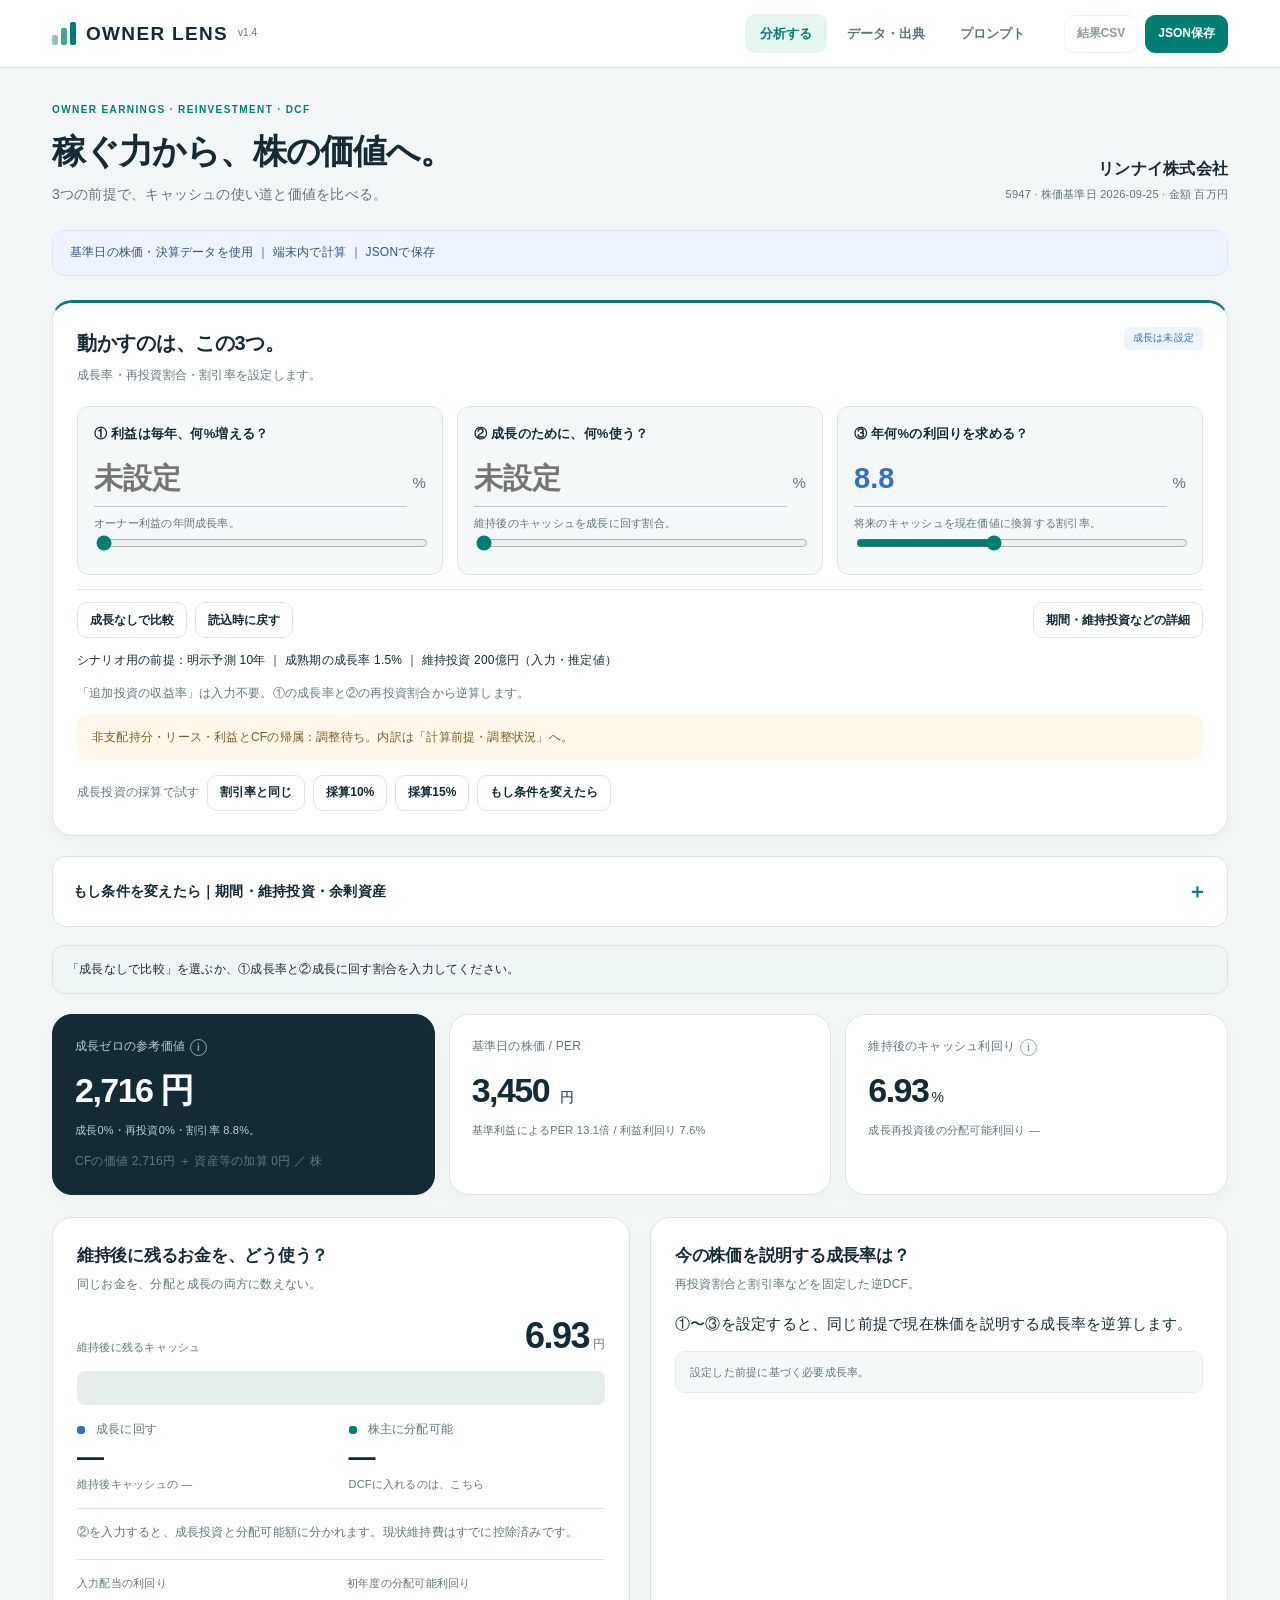
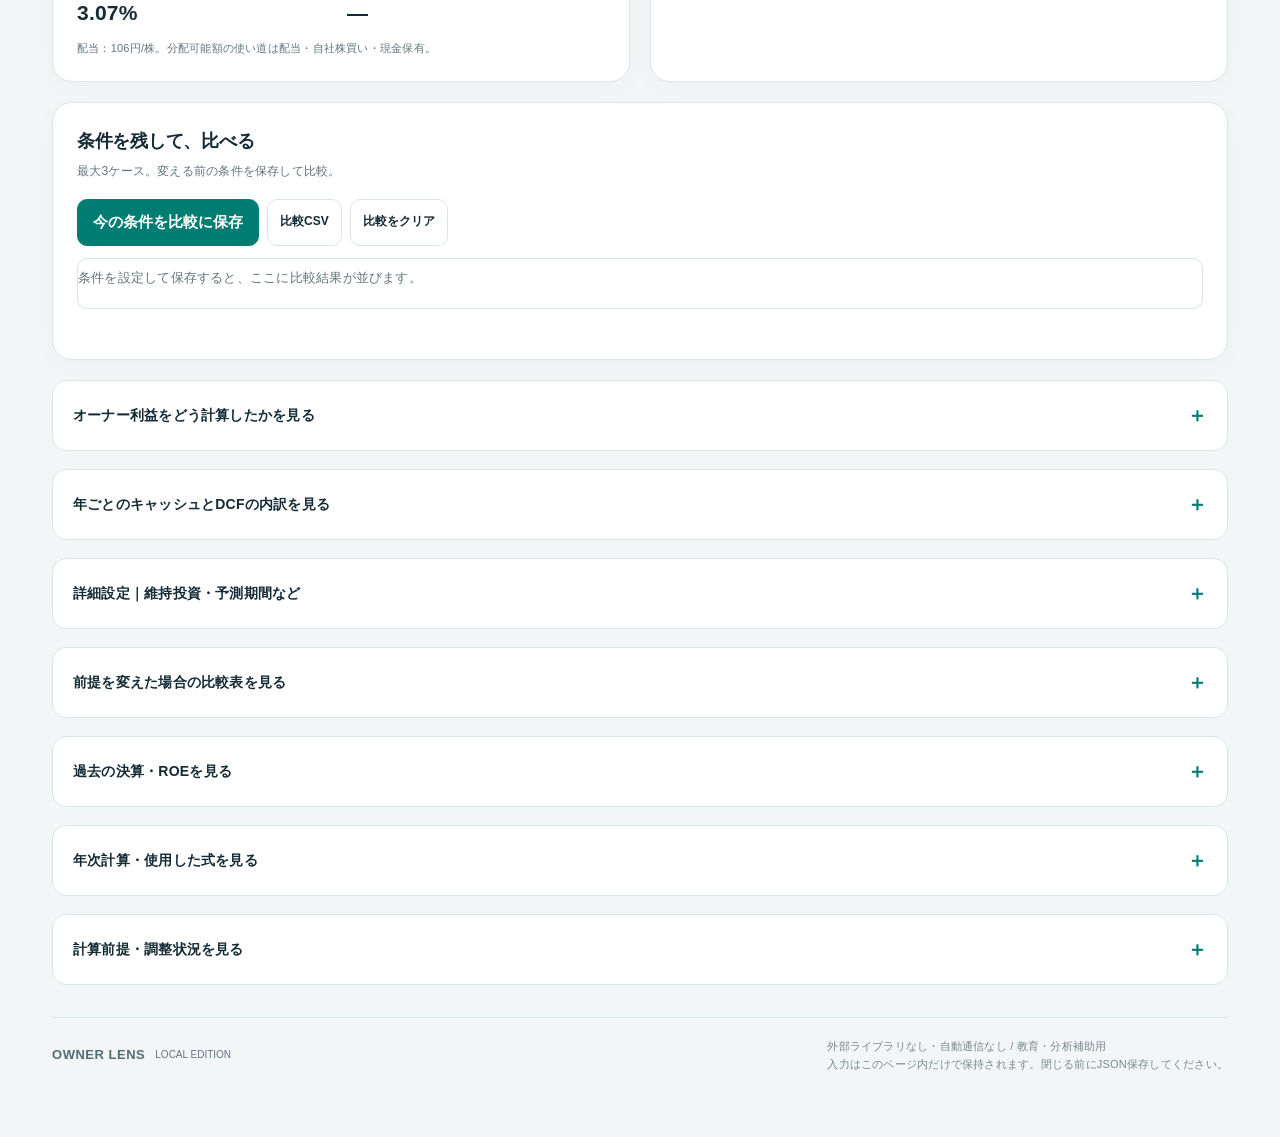
==== commit e94e38df: "Enable v1.4 what-if controls, asset split and dividend comparison" ====
--- a/owner-lens/index.html
+++ b/owner-lens/index.html
@@ -6,7 +6,7 @@
 <meta name="color-scheme" content="light">
 <meta name="description" content="決算JSONを読み込み、オーナー利益・再投資・DCF・逆DCFを同じ前提で計算するツール。再投資率は推定と実績を区別します。">
 <title>Owner Lens — 3つの前提で株の価値を見る</title>
-<link rel="stylesheet" href="./style.css?v=1.2">
+<link rel="stylesheet" href="./style.css?v=1.4">
 </head>
 <body>
 <header class="topbar"><div class="topbar-inner">
@@ -65,8 +65,9 @@
 </main><div class="toast" id="toast" role="status" aria-live="polite"></div>
 
 
-<script src="./calculator.js?v=1.2"></script>
-<script src="./defaults.js?v=1.2"></script>
-<script src="./app.js?v=1.2"></script>
-<script src="./simple.js?v=1.2"></script>
-</body></html>
+<script src="./calculator.js?v=1.4"></script>
+<script src="./defaults.js?v=1.4"></script>
+<script src="./app.js?v=1.4"></script>
+<script src="./simple.js?v=1.4"></script>
+<script src="./whatif.js?v=1.4"></script>
+</body></html>
